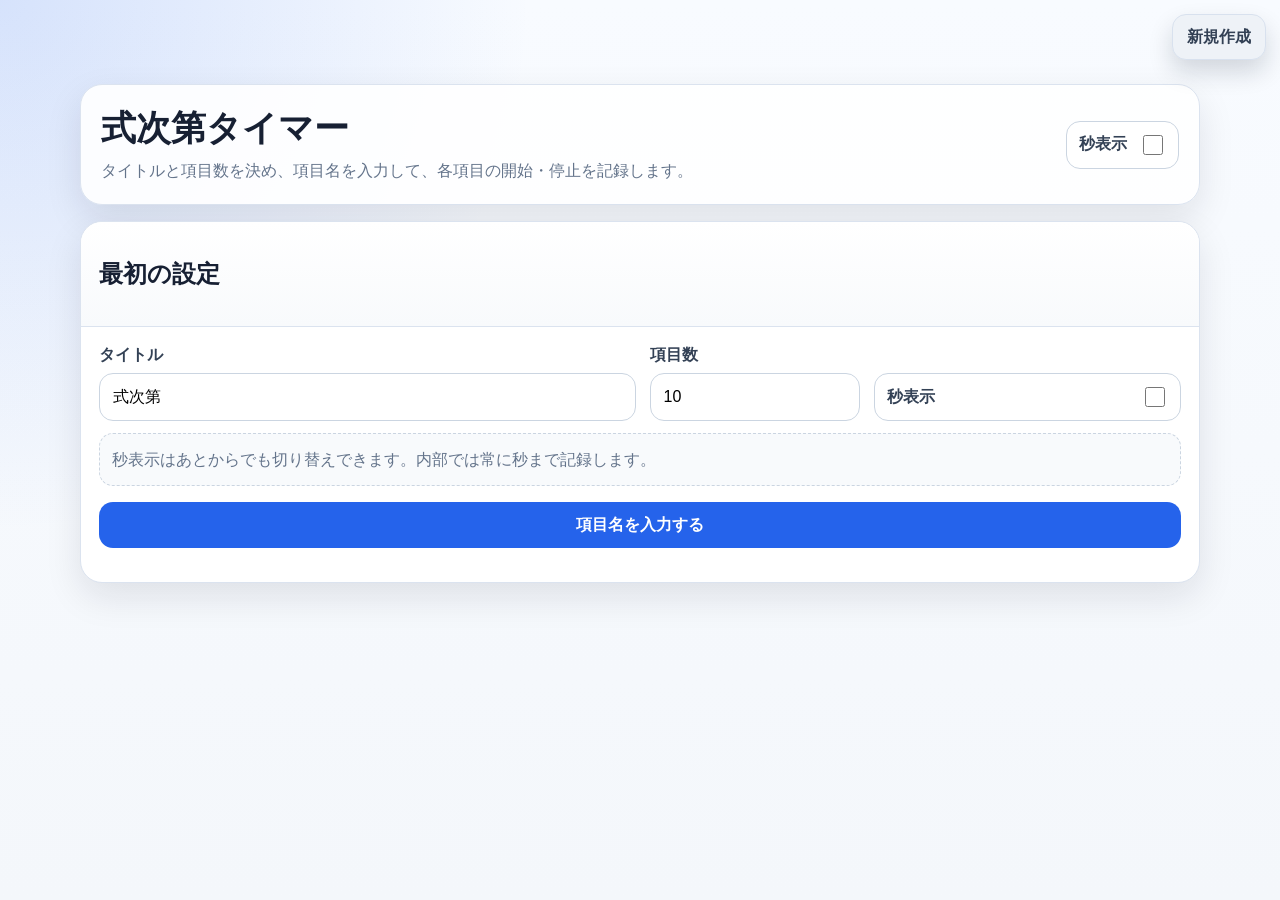
==== shikijidai-timer/index.html @ 353100ce "Add shikijidai timer app" ====
<!doctype html><html lang="ja"><head><meta charset="utf-8"><meta name="viewport" content="width=device-width,initial-scale=1,viewport-fit=cover"><title>式次第タイマー</title><style>
:root{--bg:#f4f7fb;--card:#fff;--soft:#f8fafc;--text:#172033;--muted:#64748b;--line:#dbe3ef;--blue:#2563eb;--green:#16a34a;--red:#dc2626;--orange:#f59e0b;--shadow:0 14px 36px rgba(15,23,42,.1)}*{box-sizing:border-box}html,body{margin:0;width:100%;max-width:100%;overflow-x:hidden}body{min-height:100vh;font-family:-apple-system,BlinkMacSystemFont,"Segoe UI","Hiragino Sans","Yu Gothic",Meiryo,sans-serif;color:var(--text);background:radial-gradient(circle at top left,rgba(37,99,235,.16),transparent 34%),linear-gradient(#f8fbff,var(--bg))}.app{width:min(1120px,calc(100% - 28px));margin:84px auto 40px}.top{display:grid;grid-template-columns:1fr auto;gap:14px;align-items:center;background:rgba(255,255,255,.9);border:1px solid var(--line);border-radius:22px;padding:20px;box-shadow:var(--shadow)}h1{margin:0;font-size:clamp(1.5rem,3vw,2.2rem)}.note{margin:6px 0 0;color:var(--muted);line-height:1.65}.panel{margin-top:16px;background:var(--card);border:1px solid var(--line);border-radius:22px;box-shadow:var(--shadow);overflow:hidden}.hd{display:flex;justify-content:space-between;align-items:center;gap:10px;padding:16px 18px;background:linear-gradient(#fff,#f8fafc);border-bottom:1px solid var(--line)}.bd{padding:18px}.grid{display:grid;grid-template-columns:1.4fr .55fr .8fr;gap:14px;align-items:end}label{display:block;font-weight:800;color:#334155;margin-bottom:7px}input[type=text],input[type=number]{width:100%;min-height:48px;padding:10px 13px;border:1px solid #cbd5e1;border-radius:14px;font:inherit}.toggle{display:flex;align-items:center;justify-content:space-between;gap:12px;min-height:48px;margin:0;padding:9px 12px;border:1px solid #cbd5e1;border-radius:14px;background:#fff;font-weight:800}.toggle input{width:20px;height:20px;accent-color:var(--blue)}.btn{border:0;border-radius:14px;min-height:46px;padding:10px 14px;font:inherit;font-weight:900;cursor:pointer;color:#fff;background:#64748b;display:inline-flex;align-items:center;justify-content:center;gap:8px;text-decoration:none;white-space:nowrap;touch-action:manipulation}.btn:disabled{opacity:.45;cursor:not-allowed}.blue{background:var(--blue)}.green{background:var(--green)}.red{background:var(--red)}.orange{background:var(--orange);color:#111827}.light{background:#eef2f7;color:#334155;border:1px solid #d8e1ee}.full{width:100%}.new{position:fixed;z-index:40;top:14px;right:14px;box-shadow:0 12px 24px rgba(15,23,42,.16)}.screen{display:none}.screen.on{display:block}.help{margin-top:12px;border:1px dashed #cbd5e1;border-radius:14px;padding:12px;background:#f8fafc;color:var(--muted);line-height:1.7}.names{display:grid;grid-template-columns:repeat(auto-fit,minmax(250px,1fr));gap:12px}.namecard{background:var(--soft);border:1px solid var(--line);border-radius:16px;padding:12px}.namehead{font-weight:900;color:var(--muted);margin-bottom:8px}.timerTop{display:grid;grid-template-columns:1.2fr .8fr;gap:16px;margin-top:16px}.now{min-height:210px;border-radius:22px;padding:22px;color:#fff;background:linear-gradient(135deg,#1d4ed8,#2563eb 45%,#0f766e);box-shadow:var(--shadow)}.badge{display:inline-flex;gap:8px;align-items:center;padding:7px 12px;border-radius:999px;background:rgba(255,255,255,.16);font-weight:900}.dot{width:10px;height:10px;border-radius:50%;background:#cbd5e1}.dot.run{background:#86efac;box-shadow:0 0 0 6px rgba(134,239,172,.2)}.event{margin-top:14px;font-weight:950;font-size:clamp(1.2rem,2.5vw,2rem)}.cur{margin-top:8px;font-weight:950;font-size:clamp(1.6rem,4vw,3.2rem);word-break:break-word}.elapsed{margin-top:14px;font-weight:950;font-variant-numeric:tabular-nums;font-size:clamp(2rem,7vw,4.5rem)}.side{background:#fff;border:1px solid var(--line);border-radius:22px;padding:16px;box-shadow:var(--shadow)}.sideBtns{display:grid;gap:10px;margin-top:12px}.small{color:var(--muted);line-height:1.65}.tableWrap{border:1px solid var(--line);border-radius:18px;background:#fff;overflow:hidden}table{width:100%;border-collapse:separate;border-spacing:0;table-layout:auto}th,td{padding:12px 10px;border-bottom:1px solid var(--line);text-align:left;vertical-align:middle}th{background:#f8fafc;color:#334155}.num{width:58px;text-align:center;font-weight:950;color:#475569}.nm{min-width:180px;font-weight:900;word-break:break-word}.tm{width:100px;font-weight:800;font-variant-numeric:tabular-nums;white-space:nowrap}.dur{width:116px;font-weight:950;font-variant-numeric:tabular-nums;white-space:nowrap}.act{min-width:220px;display:flex;gap:8px;flex-wrap:wrap}.rowbtn{min-height:38px;padding:8px 11px;border-radius:12px;font-size:.92rem}tr.run{background:#eff6ff}tr.done{background:#f0fdf4}.cards{display:none}.itemCard{border:1px solid var(--line);border-radius:18px;padding:14px;background:#fff;box-shadow:0 8px 20px rgba(15,23,42,.06);margin-bottom:12px}.itemHead{display:flex;justify-content:space-between;gap:8px;font-weight:950}.kv{display:grid;grid-template-columns:repeat(3,1fr);gap:8px;margin:12px 0}.kv div{background:#f8fafc;border:1px solid var(--line);border-radius:12px;padding:8px}.kv span{display:block;color:var(--muted);font-size:.78rem;font-weight:800}.kv b{font-variant-numeric:tabular-nums}.cardBtns{display:grid;grid-template-columns:repeat(3,1fr);gap:8px}.foot{display:flex;flex-wrap:wrap;justify-content:flex-end;gap:10px;margin-top:14px}.msg{margin-top:10px;color:var(--muted);line-height:1.6}.modal{position:fixed;inset:0;z-index:50;display:none;align-items:center;justify-content:center;padding:18px;background:rgba(15,23,42,.52)}.modal.on{display:flex}.modalCard{width:min(430px,100%);background:#fff;border-radius:22px;padding:20px;box-shadow:0 24px 70px rgba(15,23,42,.28)}.modalCard h2{margin:0 0 10px}.modalCard p{white-space:pre-line;color:#475569;line-height:1.7}.modalBtns{display:grid;grid-template-columns:1fr 1fr;gap:10px;margin-top:14px}@media(max-width:760px){.app{width:100%;margin:72px 0 24px;padding:0 10px}.new{top:8px;left:10px;right:10px;width:calc(100% - 20px)}.top{grid-template-columns:1fr;padding:16px}.grid,.timerTop{grid-template-columns:1fr}.tableWrap{display:none}.cards{display:block}.cardBtns{grid-template-columns:1fr}.kv{grid-template-columns:1fr 1fr}.btn{width:100%;white-space:normal}.foot{display:grid}.hd{align-items:flex-start;flex-direction:column}.panel{border-radius:18px}}@media print{body{background:#fff}.new,.top,.screen:not(#timer),.side,.foot,.modal{display:none!important}.app{width:100%;margin:0}.panel{box-shadow:none;border:0;margin:0}.hd{border:0;padding:0 0 12px}.bd{padding:0}.timerTop{display:none}.tableWrap{display:block;border:0}.cards{display:none}th,td{border:1px solid #94a3b8;padding:7px}th{background:#e2e8f0}.act{display:none}.screen{display:none}.screen.on{display:block}@page{size:A4;margin:12mm}}
</style></head><body><button id="newBtn" class="btn light new">新規作成</button><main class="app"><header class="top"><div><h1>式次第タイマー</h1><p class="note">タイトルと項目数を決め、項目名を入力して、各項目の開始・停止を記録します。</p></div><label class="toggle">秒表示<input id="sec1" type="checkbox"></label></header>
<section id="setup" class="screen on panel"><div class="hd"><h2>最初の設定</h2></div><div class="bd"><div class="grid"><div><label for="title">タイトル</label><input id="title" type="text" value="式次第" placeholder="例：卒業証書授与式"></div><div><label for="count">項目数</label><input id="count" type="number" min="1" max="80" value="10"></div><label class="toggle">秒表示<input id="sec2" type="checkbox"></label></div><p class="help">秒表示はあとからでも切り替えできます。内部では常に秒まで記録します。</p><p><button id="makeBtn" class="btn blue full">項目名を入力する</button></p><div id="msg" class="msg"></div></div></section>
<section id="names" class="screen panel"><div class="hd"><h2>項目名の入力</h2><button id="backSetup" class="btn light">設定に戻る</button></div><div class="bd"><div id="namesArea" class="names"></div><div class="foot"><button id="startBtn" class="btn blue">計測画面へ</button></div></div></section>
<section id="timer" class="screen"><div class="timerTop"><section class="now"><div class="badge"><span id="dot" class="dot"></span><span id="status">待機中</span></div><div id="viewTitle" class="event">式次第</div><div id="curName" class="cur">項目を開始してください</div><div id="curElapsed" class="elapsed">0分</div></section><aside class="side"><label class="toggle">秒表示<input id="sec3" type="checkbox"></label><div class="sideBtns"><button id="nextBtn" class="btn orange">停止して次へ</button><button id="printBtn" class="btn green">印刷ページを開く</button><button id="editBtn" class="btn light">項目名を編集</button></div><p class="small">リセットは項目ごとです。すべて消して最初から作る場合は、上の「新規作成」を使います。</p></aside></div><section class="panel"><div class="hd"><h2 id="tableTitle">式次記録</h2><span class="small" id="saveLabel">自動保存</span></div><div class="bd"><div class="tableWrap"><table><thead><tr><th class="num">No</th><th>項目名</th><th>開始</th><th>終了</th><th>所要時間</th><th class="act">操作</th></tr></thead><tbody id="rows"></tbody></table></div><div id="cards" class="cards"></div><div class="foot"><button id="printBtn2" class="btn green">印刷ページを開く</button></div></div></section></section></main>
<div id="modal" class="modal" aria-hidden="true"><div class="modalCard"><h2 id="mTitle">確認</h2><p id="mText">実行しますか？</p><div class="modalBtns"><button id="mNo" class="btn light">いいえ</button><button id="mOk" class="btn red">OK</button></div></div></div>
<script>
const KEY='shikijidai_timer_final_v2';
const $=id=>document.getElementById(id);let pending=null;
const els={newBtn:$('newBtn'),setup:$('setup'),names:$('names'),timer:$('timer'),title:$('title'),count:$('count'),sec1:$('sec1'),sec2:$('sec2'),sec3:$('sec3'),makeBtn:$('makeBtn'),msg:$('msg'),namesArea:$('namesArea'),backSetup:$('backSetup'),startBtn:$('startBtn'),viewTitle:$('viewTitle'),curName:$('curName'),curElapsed:$('curElapsed'),dot:$('dot'),status:$('status'),nextBtn:$('nextBtn'),printBtn:$('printBtn'),printBtn2:$('printBtn2'),editBtn:$('editBtn'),tableTitle:$('tableTitle'),rows:$('rows'),cards:$('cards'),saveLabel:$('saveLabel'),modal:$('modal'),mTitle:$('mTitle'),mText:$('mText'),mNo:$('mNo'),mOk:$('mOk')};
let state={title:'式次第',showSec:false,items:[]};
const now=()=>Date.now(),pad=n=>String(n).padStart(2,'0'),esc=s=>String(s??'').replace(/[&<>"']/g,c=>({'&':'&amp;','<':'&lt;','>':'&gt;','"':'&quot;',"'":'&#39;'}[c]));
function show(id){['setup','names','timer'].forEach(x=>els[x].classList.toggle('on',x===id));}
function msg(t){els.msg.textContent=t||'';}
function fmtTime(ms){if(!ms)return'-';const d=new Date(ms);return state.showSec?`${pad(d.getHours())}:${pad(d.getMinutes())}:${pad(d.getSeconds())}`:`${pad(d.getHours())}:${pad(d.getMinutes())}`;}
function elapsed(it){return (it.elapsed||0)+(it.running&&it.started?now()-it.started:0)}
function fmtDur(ms){let s=Math.floor(ms/1000),m=Math.floor(s/60),r=s%60;return state.showSec?`${m}分${pad(r)}秒`:`${m}分`;}
function syncSec(v){state.showSec=!!v;els.sec1.checked=els.sec2.checked=els.sec3.checked=state.showSec;renderTimer();save();}
function makeInputs(){const title=els.title.value.trim(),n=Number(els.count.value);if(!title){msg('タイトルを入力してください。');els.title.focus();return}if(!Number.isInteger(n)||n<1||n>80){msg('項目数は1〜80で入力してください。');els.count.focus();return}state.title=title;state.showSec=els.sec2.checked;state.items=Array.from({length:n},(_,i)=>state.items[i]||{id:i+1,name:`項目${i+1}`,first:null,stop:null,started:null,elapsed:0,running:false});state.items=state.items.slice(0,n).map((it,i)=>({...it,id:i+1}));renderNames();show('names');msg('');save();}
function renderNames(){els.namesArea.innerHTML=state.items.map(it=>`<div class="namecard"><div class="namehead">${it.id}. 項目名</div><input data-name="${it.id}" type="text" value="${esc(it.name)}" placeholder="項目名"></div>`).join('');}
function applyNames(){const inputs=[...els.namesArea.querySelectorAll('[data-name]')];for(const input of inputs){if(!input.value.trim()){alert(`${input.dataset.name}番の項目名を入力してください。`);input.focus();return}state.items[Number(input.dataset.name)-1].name=input.value.trim()}renderTimer();show('timer');save();}
function renderTimer(){els.sec1.checked=els.sec2.checked=els.sec3.checked=state.showSec;els.viewTitle.textContent=state.title||'式次第';els.tableTitle.textContent=(state.title||'式次第')+' 記録';els.rows.innerHTML=state.items.map(rowHtml).join('');els.cards.innerHTML=state.items.map(cardHtml).join('');tick();}
function cls(it){return it.running?'run':(it.stop?'done':'')}
function rowHtml(it){return `<tr id="r${it.id}" class="${cls(it)}"><td class="num">${it.id}</td><td class="nm">${esc(it.name)}</td><td class="tm" data-start="${it.id}">${fmtTime(it.first)}</td><td class="tm" data-stop="${it.id}">${it.running?'計測中':fmtTime(it.stop)}</td><td class="dur" data-dur="${it.id}">${fmtDur(elapsed(it))}</td><td class="act"><button class="btn green rowbtn" data-a="start" data-id="${it.id}">開始／再開</button><button class="btn red rowbtn" data-a="stop" data-id="${it.id}">停止</button><button class="btn light rowbtn" data-a="reset" data-id="${it.id}">リセット</button></td></tr>`}
function cardHtml(it){return `<div id="c${it.id}" class="itemCard ${cls(it)}"><div class="itemHead"><span>${it.id}. ${esc(it.name)}</span><span>${it.running?'計測中':it.stop?'完了':'待機'}</span></div><div class="kv"><div><span>開始</span><b data-cstart="${it.id}">${fmtTime(it.first)}</b></div><div><span>終了</span><b data-cstop="${it.id}">${it.running?'計測中':fmtTime(it.stop)}</b></div><div><span>所要</span><b data-cdur="${it.id}">${fmtDur(elapsed(it))}</b></div></div><div class="cardBtns"><button class="btn green rowbtn" data-a="start" data-id="${it.id}">開始／再開</button><button class="btn red rowbtn" data-a="stop" data-id="${it.id}">停止</button><button class="btn light rowbtn" data-a="reset" data-id="${it.id}">リセット</button></div></div>`}
function updateItem(it){['start','stop','dur'].forEach(k=>{document.querySelectorAll(`[data-${k}="${it.id}"], [data-c${k}="${it.id}"]`).forEach(e=>{e.textContent=k==='start'?fmtTime(it.first):k==='stop'?(it.running?'計測中':fmtTime(it.stop)):fmtDur(elapsed(it))})});const r=$('r'+it.id),c=$('c'+it.id);if(r)r.className=cls(it);if(c)c.className='itemCard '+cls(it)}
function tick(){const run=state.items.find(i=>i.running);if(run)updateItem(run);if(run){els.dot.classList.add('run');els.status.textContent='計測中';els.curName.textContent=run.name;els.curElapsed.textContent=fmtDur(elapsed(run));let idx=state.items.findIndex(i=>i.id===run.id);els.nextBtn.disabled=idx<0||idx>=state.items.length-1}else{els.dot.classList.remove('run');els.status.textContent='待機中';let last=[...state.items].reverse().find(i=>i.stop);els.curName.textContent=last?'直前：'+last.name:'項目を開始してください';els.curElapsed.textContent=last?fmtDur(elapsed(last)):fmtDur(0);els.nextBtn.disabled=true}}
function startItem(id){const it=state.items.find(i=>i.id===id),run=state.items.find(i=>i.running);if(!it)return;if(run&&run.id!==id){alert(`${run.id}番「${run.name}」が計測中です。先に停止してください。`);return}if(it.running)return;const t=now();if(!it.first)it.first=t;it.started=t;it.running=true;it.stop=null;updateItem(it);tick();save();}
function stopItem(id){const it=state.items.find(i=>i.id===id);if(!it)return;if(!it.running){alert('先に開始してください。');return}it.elapsed=elapsed(it);it.running=false;it.started=null;it.stop=now();updateItem(it);tick();save();}
function askReset(id){const it=state.items.find(i=>i.id===id);if(!it)return;confirmBox(`本当にリセットしますか？\n\n${it.id}番「${it.name}」の開始・終了・所要時間を削除します。`,()=>{Object.assign(it,{first:null,stop:null,started:null,elapsed:0,running:false});updateItem(it);tick();save()},'本当にリセットしますか？','OK','いいえ')}
function stopNext(){const run=state.items.find(i=>i.running);if(!run)return;const idx=state.items.findIndex(i=>i.id===run.id);stopItem(run.id);if(idx>=0&&idx<state.items.length-1)startItem(state.items[idx+1].id)}
function printPage(){tick();let total=state.items.reduce((s,i)=>s+elapsed(i),0);let rows=state.items.map(i=>`<tr><td>${i.id}</td><td>${esc(i.name)}</td><td>${fmtTime(i.first)}</td><td>${i.running?'計測中':fmtTime(i.stop)}</td><td>${fmtDur(elapsed(i))}</td></tr>`).join('');let html=`<!doctype html><html lang="ja"><head><meta charset="utf-8"><title>${esc(state.title)} 印刷</title><style>body{font-family:-apple-system,BlinkMacSystemFont,"Segoe UI","Hiragino Sans","Yu Gothic",Meiryo,sans-serif;margin:24px;color:#111827}button{background:#2563eb;color:#fff;border:0;border-radius:10px;padding:10px 14px;font-weight:800}h1{margin:0 0 8px;font-size:24pt}.meta{color:#475569;margin-bottom:16px;line-height:1.6}table{width:100%;border-collapse:collapse;table-layout:fixed}th,td{border:1px solid #94a3b8;padding:8px;word-break:break-word}th{background:#e2e8f0}.bar{text-align:right;margin-bottom:16px}.sum{margin-top:12px;font-weight:800}@media print{.bar{display:none}body{margin:0}@page{size:A4;margin:12mm}}</style></head><body><div class="bar"><button onclick="window.print()">印刷／PDF保存</button></div><h1>${esc(state.title||'式次第')}</h1><div class="meta">表示形式：${state.showSec?'秒まで表示':'分まで表示'}</div><table><thead><tr><th>No</th><th>項目名</th><th>開始</th><th>終了</th><th>所要時間</th></tr></thead><tbody>${rows}</tbody></table><div class="sum">合計所要時間：${fmtDur(total)}</div></body></html>`;let w=window.open('','_blank');if(!w){alert('印刷ページを開けませんでした。ポップアップを許可してください。');return}w.document.open();w.document.write(html);w.document.close();}
function newCreate(){confirmBox('新規作成を行います。\n\n現在のタイトル・項目名・計測結果はすべて削除されます。\n\n最初の設定画面に戻ります。よろしいですか？',()=>{state={title:'式次第',showSec:false,items:[]};localStorage.removeItem(KEY);els.title.value='式次第';els.count.value=10;els.namesArea.innerHTML='';els.rows.innerHTML='';els.cards.innerHTML='';syncSec(false);show('setup');msg('')},'新規作成しますか？','新規作成','いいえ')}
function confirmBox(text,ok,title='確認',okText='OK',noText='いいえ'){pending=ok;els.mTitle.textContent=title;els.mText.textContent=text;els.mOk.textContent=okText;els.mNo.textContent=noText;els.modal.classList.add('on');els.modal.setAttribute('aria-hidden','false');setTimeout(()=>els.mNo.focus(),0)}
function closeModal(){pending=null;els.modal.classList.remove('on');els.modal.setAttribute('aria-hidden','true')}
function save(){try{localStorage.setItem(KEY,JSON.stringify(state));els.saveLabel.textContent='自動保存済み'}catch(e){els.saveLabel.textContent='自動保存できませんでした'}}
function load(){try{let raw=localStorage.getItem(KEY);if(!raw)return false;let s=JSON.parse(raw);if(!s||!Array.isArray(s.items)||!s.items.length)return false;state=s;state.items=state.items.map((i,idx)=>({...i,id:idx+1,running:i.running,started:i.running?now():i.started||null}));els.title.value=state.title||'式次第';els.count.value=state.items.length;renderTimer();show('timer');return true}catch(e){return false}}
els.makeBtn.onclick=makeInputs;els.backSetup.onclick=()=>show('setup');els.startBtn.onclick=applyNames;els.sec1.onchange=e=>syncSec(e.target.checked);els.sec2.onchange=e=>syncSec(e.target.checked);els.sec3.onchange=e=>syncSec(e.target.checked);els.nextBtn.onclick=stopNext;els.printBtn.onclick=printPage;els.printBtn2.onclick=printPage;els.editBtn.onclick=()=>{renderNames();show('names')};els.newBtn.onclick=newCreate;els.rows.onclick=els.cards.onclick=e=>{let b=e.target.closest('button[data-a]');if(!b)return;let id=Number(b.dataset.id);if(b.dataset.a==='start')startItem(id);if(b.dataset.a==='stop')stopItem(id);if(b.dataset.a==='reset')askReset(id)};els.mNo.onclick=closeModal;els.mOk.onclick=()=>{let f=pending;closeModal();if(f)f()};els.modal.onclick=e=>{if(e.target===els.modal)closeModal()};document.addEventListener('keydown',e=>{if(e.key==='Escape'&&els.modal.classList.contains('on'))closeModal();if((e.ctrlKey||e.metaKey)&&e.key.toLowerCase()==='p'){e.preventDefault();printPage()}});setInterval(tick,500);window.addEventListener('beforeunload',save);if(!load()){show('setup')}
</script></body></html>
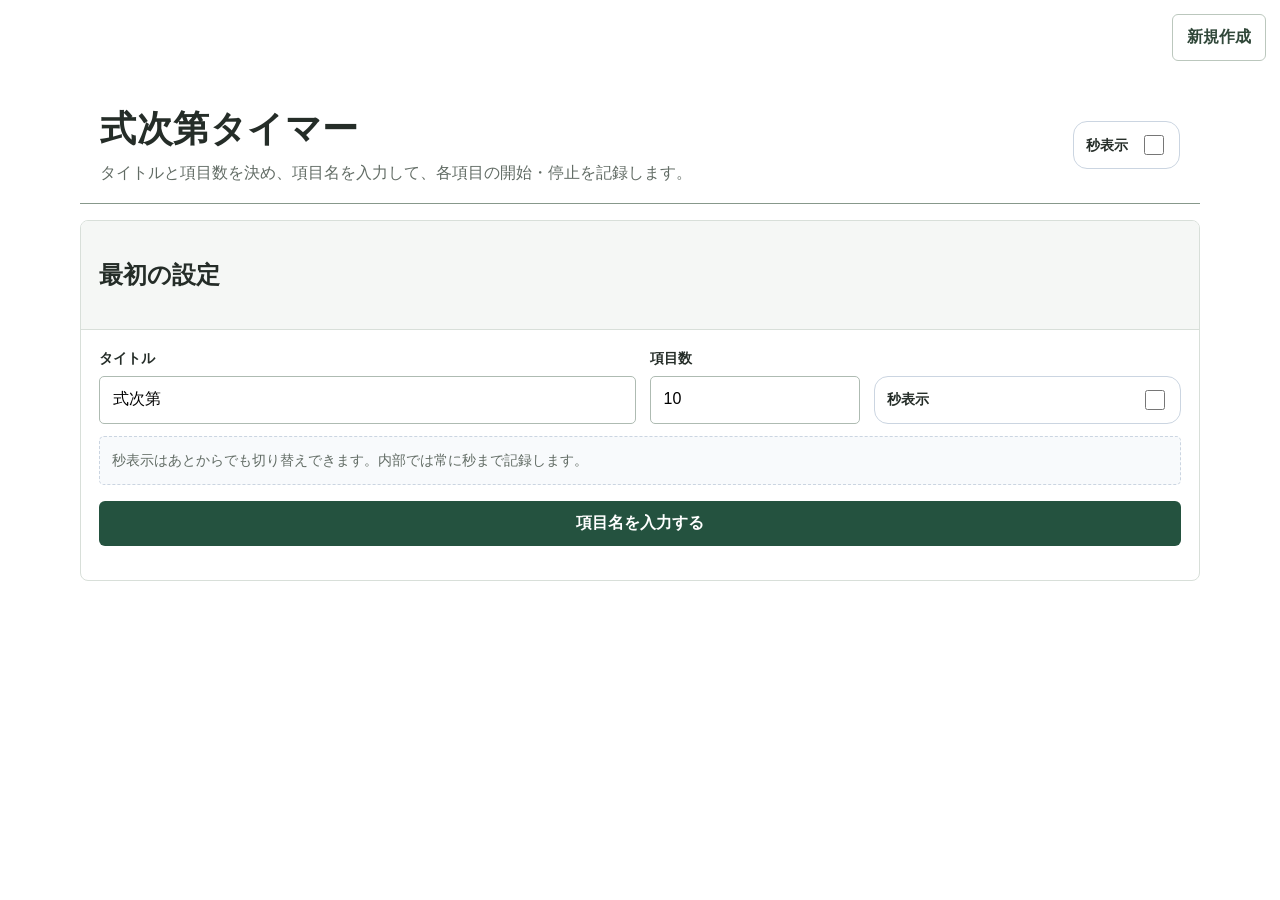
==== commit 10efc465: "学校アプリ10個の画面を刷新し、操作表示と時間割の全消去確認を改善" ====
--- a/shikijidai-timer/index.html
+++ b/shikijidai-timer/index.html
@@ -1,6 +1,7 @@
 <!doctype html><html lang="ja"><head><meta charset="utf-8"><meta name="viewport" content="width=device-width,initial-scale=1,viewport-fit=cover"><title>式次第タイマー</title><style>
 :root{--bg:#f4f7fb;--card:#fff;--soft:#f8fafc;--text:#172033;--muted:#64748b;--line:#dbe3ef;--blue:#2563eb;--green:#16a34a;--red:#dc2626;--orange:#f59e0b;--shadow:0 14px 36px rgba(15,23,42,.1)}*{box-sizing:border-box}html,body{margin:0;width:100%;max-width:100%;overflow-x:hidden}body{min-height:100vh;font-family:-apple-system,BlinkMacSystemFont,"Segoe UI","Hiragino Sans","Yu Gothic",Meiryo,sans-serif;color:var(--text);background:radial-gradient(circle at top left,rgba(37,99,235,.16),transparent 34%),linear-gradient(#f8fbff,var(--bg))}.app{width:min(1120px,calc(100% - 28px));margin:84px auto 40px}.top{display:grid;grid-template-columns:1fr auto;gap:14px;align-items:center;background:rgba(255,255,255,.9);border:1px solid var(--line);border-radius:22px;padding:20px;box-shadow:var(--shadow)}h1{margin:0;font-size:clamp(1.5rem,3vw,2.2rem)}.note{margin:6px 0 0;color:var(--muted);line-height:1.65}.panel{margin-top:16px;background:var(--card);border:1px solid var(--line);border-radius:22px;box-shadow:var(--shadow);overflow:hidden}.hd{display:flex;justify-content:space-between;align-items:center;gap:10px;padding:16px 18px;background:linear-gradient(#fff,#f8fafc);border-bottom:1px solid var(--line)}.bd{padding:18px}.grid{display:grid;grid-template-columns:1.4fr .55fr .8fr;gap:14px;align-items:end}label{display:block;font-weight:800;color:#334155;margin-bottom:7px}input[type=text],input[type=number]{width:100%;min-height:48px;padding:10px 13px;border:1px solid #cbd5e1;border-radius:14px;font:inherit}.toggle{display:flex;align-items:center;justify-content:space-between;gap:12px;min-height:48px;margin:0;padding:9px 12px;border:1px solid #cbd5e1;border-radius:14px;background:#fff;font-weight:800}.toggle input{width:20px;height:20px;accent-color:var(--blue)}.btn{border:0;border-radius:14px;min-height:46px;padding:10px 14px;font:inherit;font-weight:900;cursor:pointer;color:#fff;background:#64748b;display:inline-flex;align-items:center;justify-content:center;gap:8px;text-decoration:none;white-space:nowrap;touch-action:manipulation}.btn:disabled{opacity:.45;cursor:not-allowed}.blue{background:var(--blue)}.green{background:var(--green)}.red{background:var(--red)}.orange{background:var(--orange);color:#111827}.light{background:#eef2f7;color:#334155;border:1px solid #d8e1ee}.full{width:100%}.new{position:fixed;z-index:40;top:14px;right:14px;box-shadow:0 12px 24px rgba(15,23,42,.16)}.screen{display:none}.screen.on{display:block}.help{margin-top:12px;border:1px dashed #cbd5e1;border-radius:14px;padding:12px;background:#f8fafc;color:var(--muted);line-height:1.7}.names{display:grid;grid-template-columns:repeat(auto-fit,minmax(250px,1fr));gap:12px}.namecard{background:var(--soft);border:1px solid var(--line);border-radius:16px;padding:12px}.namehead{font-weight:900;color:var(--muted);margin-bottom:8px}.timerTop{display:grid;grid-template-columns:1.2fr .8fr;gap:16px;margin-top:16px}.now{min-height:210px;border-radius:22px;padding:22px;color:#fff;background:linear-gradient(135deg,#1d4ed8,#2563eb 45%,#0f766e);box-shadow:var(--shadow)}.badge{display:inline-flex;gap:8px;align-items:center;padding:7px 12px;border-radius:999px;background:rgba(255,255,255,.16);font-weight:900}.dot{width:10px;height:10px;border-radius:50%;background:#cbd5e1}.dot.run{background:#86efac;box-shadow:0 0 0 6px rgba(134,239,172,.2)}.event{margin-top:14px;font-weight:950;font-size:clamp(1.2rem,2.5vw,2rem)}.cur{margin-top:8px;font-weight:950;font-size:clamp(1.6rem,4vw,3.2rem);word-break:break-word}.elapsed{margin-top:14px;font-weight:950;font-variant-numeric:tabular-nums;font-size:clamp(2rem,7vw,4.5rem)}.side{background:#fff;border:1px solid var(--line);border-radius:22px;padding:16px;box-shadow:var(--shadow)}.sideBtns{display:grid;gap:10px;margin-top:12px}.small{color:var(--muted);line-height:1.65}.tableWrap{border:1px solid var(--line);border-radius:18px;background:#fff;overflow:hidden}table{width:100%;border-collapse:separate;border-spacing:0;table-layout:auto}th,td{padding:12px 10px;border-bottom:1px solid var(--line);text-align:left;vertical-align:middle}th{background:#f8fafc;color:#334155}.num{width:58px;text-align:center;font-weight:950;color:#475569}.nm{min-width:180px;font-weight:900;word-break:break-word}.tm{width:100px;font-weight:800;font-variant-numeric:tabular-nums;white-space:nowrap}.dur{width:116px;font-weight:950;font-variant-numeric:tabular-nums;white-space:nowrap}.act{min-width:220px;display:flex;gap:8px;flex-wrap:wrap}.rowbtn{min-height:38px;padding:8px 11px;border-radius:12px;font-size:.92rem}tr.run{background:#eff6ff}tr.done{background:#f0fdf4}.cards{display:none}.itemCard{border:1px solid var(--line);border-radius:18px;padding:14px;background:#fff;box-shadow:0 8px 20px rgba(15,23,42,.06);margin-bottom:12px}.itemHead{display:flex;justify-content:space-between;gap:8px;font-weight:950}.kv{display:grid;grid-template-columns:repeat(3,1fr);gap:8px;margin:12px 0}.kv div{background:#f8fafc;border:1px solid var(--line);border-radius:12px;padding:8px}.kv span{display:block;color:var(--muted);font-size:.78rem;font-weight:800}.kv b{font-variant-numeric:tabular-nums}.cardBtns{display:grid;grid-template-columns:repeat(3,1fr);gap:8px}.foot{display:flex;flex-wrap:wrap;justify-content:flex-end;gap:10px;margin-top:14px}.msg{margin-top:10px;color:var(--muted);line-height:1.6}.modal{position:fixed;inset:0;z-index:50;display:none;align-items:center;justify-content:center;padding:18px;background:rgba(15,23,42,.52)}.modal.on{display:flex}.modalCard{width:min(430px,100%);background:#fff;border-radius:22px;padding:20px;box-shadow:0 24px 70px rgba(15,23,42,.28)}.modalCard h2{margin:0 0 10px}.modalCard p{white-space:pre-line;color:#475569;line-height:1.7}.modalBtns{display:grid;grid-template-columns:1fr 1fr;gap:10px;margin-top:14px}@media(max-width:760px){.app{width:100%;margin:72px 0 24px;padding:0 10px}.new{top:8px;left:10px;right:10px;width:calc(100% - 20px)}.top{grid-template-columns:1fr;padding:16px}.grid,.timerTop{grid-template-columns:1fr}.tableWrap{display:none}.cards{display:block}.cardBtns{grid-template-columns:1fr}.kv{grid-template-columns:1fr 1fr}.btn{width:100%;white-space:normal}.foot{display:grid}.hd{align-items:flex-start;flex-direction:column}.panel{border-radius:18px}}@media print{body{background:#fff}.new,.top,.screen:not(#timer),.side,.foot,.modal{display:none!important}.app{width:100%;margin:0}.panel{box-shadow:none;border:0;margin:0}.hd{border:0;padding:0 0 12px}.bd{padding:0}.timerTop{display:none}.tableWrap{display:block;border:0}.cards{display:none}th,td{border:1px solid #94a3b8;padding:7px}th{background:#e2e8f0}.act{display:none}.screen{display:none}.screen.on{display:block}@page{size:A4;margin:12mm}}
-</style></head><body><button id="newBtn" class="btn light new">新規作成</button><main class="app"><header class="top"><div><h1>式次第タイマー</h1><p class="note">タイトルと項目数を決め、項目名を入力して、各項目の開始・停止を記録します。</p></div><label class="toggle">秒表示<input id="sec1" type="checkbox"></label></header>
+</style><link rel="stylesheet" href="../classroom.css?v=20260905">
+</head><body data-tool="ceremony"><button id="newBtn" class="btn light new">新規作成</button><main class="app"><header class="top"><div><h1>式次第タイマー</h1><p class="note">タイトルと項目数を決め、項目名を入力して、各項目の開始・停止を記録します。</p></div><label class="toggle">秒表示<input id="sec1" type="checkbox"></label></header>
 <section id="setup" class="screen on panel"><div class="hd"><h2>最初の設定</h2></div><div class="bd"><div class="grid"><div><label for="title">タイトル</label><input id="title" type="text" value="式次第" placeholder="例：卒業証書授与式"></div><div><label for="count">項目数</label><input id="count" type="number" min="1" max="80" value="10"></div><label class="toggle">秒表示<input id="sec2" type="checkbox"></label></div><p class="help">秒表示はあとからでも切り替えできます。内部では常に秒まで記録します。</p><p><button id="makeBtn" class="btn blue full">項目名を入力する</button></p><div id="msg" class="msg"></div></div></section>
 <section id="names" class="screen panel"><div class="hd"><h2>項目名の入力</h2><button id="backSetup" class="btn light">設定に戻る</button></div><div class="bd"><div id="namesArea" class="names"></div><div class="foot"><button id="startBtn" class="btn blue">計測画面へ</button></div></div></section>
 <section id="timer" class="screen"><div class="timerTop"><section class="now"><div class="badge"><span id="dot" class="dot"></span><span id="status">待機中</span></div><div id="viewTitle" class="event">式次第</div><div id="curName" class="cur">項目を開始してください</div><div id="curElapsed" class="elapsed">0分</div></section><aside class="side"><label class="toggle">秒表示<input id="sec3" type="checkbox"></label><div class="sideBtns"><button id="nextBtn" class="btn orange">停止して次へ</button><button id="printBtn" class="btn green">印刷ページを開く</button><button id="editBtn" class="btn light">項目名を編集</button></div><p class="small">リセットは項目ごとです。すべて消して最初から作る場合は、上の「新規作成」を使います。</p></aside></div><section class="panel"><div class="hd"><h2 id="tableTitle">式次記録</h2><span class="small" id="saveLabel">自動保存</span></div><div class="bd"><div class="tableWrap"><table><thead><tr><th class="num">No</th><th>項目名</th><th>開始</th><th>終了</th><th>所要時間</th><th class="act">操作</th></tr></thead><tbody id="rows"></tbody></table></div><div id="cards" class="cards"></div><div class="foot"><button id="printBtn2" class="btn green">印刷ページを開く</button></div></div></section></section></main>
@@ -30,7 +31,7 @@
 function stopItem(id){const it=state.items.find(i=>i.id===id);if(!it)return;if(!it.running){alert('先に開始してください。');return}it.elapsed=elapsed(it);it.running=false;it.started=null;it.stop=now();updateItem(it);tick();save();}
 function askReset(id){const it=state.items.find(i=>i.id===id);if(!it)return;confirmBox(`本当にリセットしますか？\n\n${it.id}番「${it.name}」の開始・終了・所要時間を削除します。`,()=>{Object.assign(it,{first:null,stop:null,started:null,elapsed:0,running:false});updateItem(it);tick();save()},'本当にリセットしますか？','OK','いいえ')}
 function stopNext(){const run=state.items.find(i=>i.running);if(!run)return;const idx=state.items.findIndex(i=>i.id===run.id);stopItem(run.id);if(idx>=0&&idx<state.items.length-1)startItem(state.items[idx+1].id)}
-function printPage(){tick();let total=state.items.reduce((s,i)=>s+elapsed(i),0);let rows=state.items.map(i=>`<tr><td>${i.id}</td><td>${esc(i.name)}</td><td>${fmtTime(i.first)}</td><td>${i.running?'計測中':fmtTime(i.stop)}</td><td>${fmtDur(elapsed(i))}</td></tr>`).join('');let html=`<!doctype html><html lang="ja"><head><meta charset="utf-8"><title>${esc(state.title)} 印刷</title><style>body{font-family:-apple-system,BlinkMacSystemFont,"Segoe UI","Hiragino Sans","Yu Gothic",Meiryo,sans-serif;margin:24px;color:#111827}button{background:#2563eb;color:#fff;border:0;border-radius:10px;padding:10px 14px;font-weight:800}h1{margin:0 0 8px;font-size:24pt}.meta{color:#475569;margin-bottom:16px;line-height:1.6}table{width:100%;border-collapse:collapse;table-layout:fixed}th,td{border:1px solid #94a3b8;padding:8px;word-break:break-word}th{background:#e2e8f0}.bar{text-align:right;margin-bottom:16px}.sum{margin-top:12px;font-weight:800}@media print{.bar{display:none}body{margin:0}@page{size:A4;margin:12mm}}</style></head><body><div class="bar"><button onclick="window.print()">印刷／PDF保存</button></div><h1>${esc(state.title||'式次第')}</h1><div class="meta">表示形式：${state.showSec?'秒まで表示':'分まで表示'}</div><table><thead><tr><th>No</th><th>項目名</th><th>開始</th><th>終了</th><th>所要時間</th></tr></thead><tbody>${rows}</tbody></table><div class="sum">合計所要時間：${fmtDur(total)}</div></body></html>`;let w=window.open('','_blank');if(!w){alert('印刷ページを開けませんでした。ポップアップを許可してください。');return}w.document.open();w.document.write(html);w.document.close();}
+function printPage(){tick();let total=state.items.reduce((s,i)=>s+elapsed(i),0);let rows=state.items.map(i=>`<tr><td>${i.id}</td><td>${esc(i.name)}</td><td>${fmtTime(i.first)}</td><td>${i.running?'計測中':fmtTime(i.stop)}</td><td>${fmtDur(elapsed(i))}</td></tr>`).join('');let html=`<!doctype html><html lang="ja"><head><meta charset="utf-8"><title>${esc(state.title)} 印刷</title><style>body{font-family:-apple-system,BlinkMacSystemFont,"Segoe UI","Hiragino Sans","Yu Gothic",Meiryo,sans-serif;margin:24px;color:#111827}button{background:#2563eb;color:#fff;border:0;border-radius:10px;padding:10px 14px;font-weight:800;cursor:pointer}.back{background:#64748b;margin-right:8px}h1{margin:0 0 8px;font-size:24pt}.meta{color:#475569;margin-bottom:16px;line-height:1.6}table{width:100%;border-collapse:collapse;table-layout:fixed}th,td{border:1px solid #94a3b8;padding:8px;word-break:break-word}th{background:#e2e8f0}.bar{text-align:right;margin-bottom:16px}.sum{margin-top:12px;font-weight:800}@media print{.bar{display:none}body{margin:0}@page{size:A4;margin:12mm}}</style></head><body><div class="bar"><button class="back" onclick="if(window.opener&&!window.opener.closed){window.close()}else{history.back()}">元のページに戻る</button><button onclick="window.print()">印刷／PDF保存</button></div><h1>${esc(state.title||'式次第')}</h1><div class="meta">表示形式：${state.showSec?'秒まで表示':'分まで表示'}</div><table><thead><tr><th>No</th><th>項目名</th><th>開始</th><th>終了</th><th>所要時間</th></tr></thead><tbody>${rows}</tbody></table><div class="sum">合計所要時間：${fmtDur(total)}</div></body></html>`;let w=window.open('','_blank');if(!w){alert('印刷ページを開けませんでした。ポップアップを許可してください。');return}w.document.open();w.document.write(html);w.document.close();}
 function newCreate(){confirmBox('新規作成を行います。\n\n現在のタイトル・項目名・計測結果はすべて削除されます。\n\n最初の設定画面に戻ります。よろしいですか？',()=>{state={title:'式次第',showSec:false,items:[]};localStorage.removeItem(KEY);els.title.value='式次第';els.count.value=10;els.namesArea.innerHTML='';els.rows.innerHTML='';els.cards.innerHTML='';syncSec(false);show('setup');msg('')},'新規作成しますか？','新規作成','いいえ')}
 function confirmBox(text,ok,title='確認',okText='OK',noText='いいえ'){pending=ok;els.mTitle.textContent=title;els.mText.textContent=text;els.mOk.textContent=okText;els.mNo.textContent=noText;els.modal.classList.add('on');els.modal.setAttribute('aria-hidden','false');setTimeout(()=>els.mNo.focus(),0)}
 function closeModal(){pending=null;els.modal.classList.remove('on');els.modal.setAttribute('aria-hidden','true')}
@@ -38,3 +39,4 @@
 function load(){try{let raw=localStorage.getItem(KEY);if(!raw)return false;let s=JSON.parse(raw);if(!s||!Array.isArray(s.items)||!s.items.length)return false;state=s;state.items=state.items.map((i,idx)=>({...i,id:idx+1,running:i.running,started:i.running?now():i.started||null}));els.title.value=state.title||'式次第';els.count.value=state.items.length;renderTimer();show('timer');return true}catch(e){return false}}
 els.makeBtn.onclick=makeInputs;els.backSetup.onclick=()=>show('setup');els.startBtn.onclick=applyNames;els.sec1.onchange=e=>syncSec(e.target.checked);els.sec2.onchange=e=>syncSec(e.target.checked);els.sec3.onchange=e=>syncSec(e.target.checked);els.nextBtn.onclick=stopNext;els.printBtn.onclick=printPage;els.printBtn2.onclick=printPage;els.editBtn.onclick=()=>{renderNames();show('names')};els.newBtn.onclick=newCreate;els.rows.onclick=els.cards.onclick=e=>{let b=e.target.closest('button[data-a]');if(!b)return;let id=Number(b.dataset.id);if(b.dataset.a==='start')startItem(id);if(b.dataset.a==='stop')stopItem(id);if(b.dataset.a==='reset')askReset(id)};els.mNo.onclick=closeModal;els.mOk.onclick=()=>{let f=pending;closeModal();if(f)f()};els.modal.onclick=e=>{if(e.target===els.modal)closeModal()};document.addEventListener('keydown',e=>{if(e.key==='Escape'&&els.modal.classList.contains('on'))closeModal();if((e.ctrlKey||e.metaKey)&&e.key.toLowerCase()==='p'){e.preventDefault();printPage()}});setInterval(tick,500);window.addEventListener('beforeunload',save);if(!load()){show('setup')}
 </script></body></html>
+
--- a/classroom.css
+++ b/classroom.css
@@ -0,0 +1,160 @@
+/* Shared classroom interface. Functional canvases and saved data stay app-owned. */
+:root {
+  --ink:#252d28; --text:#252d28; --muted:#626c65; --line:#d8dfd9;
+  --bg:#fff; --bg1:#fff; --bg2:#fff; --bg-1:#fff; --bg-2:#fff;
+  --panel:#fff; --card:#fff; --paper:#fff; --soft:#f0f5f1; --pale:#f0f5f1;
+  --blue:#24523f; --blue-dark:#173d2c; --accent:#24523f; --accent2:#24523f;
+  --green:#24734e; --green-soft:#edf6ee; --orange:#ad5026; --orange-dark:#874020;
+  --red:#b33d38; --danger:#b33d38; --radius:8px; --shadow:none;
+}
+body[data-tool] { background:#fff; color:var(--ink); font-family:"Hiragino Sans","Yu Gothic",Meiryo,sans-serif; font-size:16px; line-height:1.55; }
+body[data-tool]::before,body[data-tool]::after,body[data-tool] .app::before,body[data-tool] .app::after,body[data-tool] .hero::before,body[data-tool] .hero::after { display:none; }
+body[data-tool] h1 { background:none; color:var(--ink); -webkit-text-fill-color:var(--ink); text-shadow:none; font-size:clamp(1.5rem,3.2vw,2.25rem); font-weight:800; line-height:1.4; letter-spacing:.015em; overflow-wrap:anywhere; }
+body[data-tool] :is(h2,h3,.section-title,.panel-title) { color:var(--ink); line-height:1.5; text-shadow:none; }
+body[data-tool] :is(.hero,.topbar) { background:none; box-shadow:none; border:0; border-radius:0; }
+body[data-tool] :is(.logo,.brand-mark,.eyebrow,.hero-chips) { display:none; }
+body[data-tool] :is(.brand,.topbar,.hero,.result-head,.toolbar) { min-width:0; }
+body[data-tool] :is(.panel,.card,.control-card,.roulette-card,#editPage,.side,.namecard,.itemCard,.tableWrap,.question-card,.group-card,.round,.metric,.seat,.title-card,.timer-card) { background:#fff; border:1px solid var(--line); border-radius:8px; box-shadow:none; backdrop-filter:none; }
+body[data-tool] :is(.hero,.topbar,.top) { border-bottom:1px solid #87988b; padding-bottom:1rem; }
+body[data-tool] :is(.summary,.status-pill,.pill,.count) { color:var(--muted); background:#f0f5f1; border:0; border-radius:4px; box-shadow:none; backdrop-filter:none; white-space:normal; }
+body[data-tool] :is(.subtitle,.lead,.hint,.help,.small) { color:var(--muted); font-size:.875rem; font-weight:500; line-height:1.7; }
+body[data-tool] label { font-size:.875rem; line-height:1.5; color:var(--ink); }
+body[data-tool] button:not(.magnet):not(.back-chip) { min-height:44px; border-radius:6px; box-shadow:none; text-shadow:none; font-weight:700; touch-action:manipulation; }
+body[data-tool] button:hover:not(.magnet):not(.back-chip) { transform:none; box-shadow:none; }
+body[data-tool] button:active:not(.magnet):not(.back-chip) { transform:translateY(1px); }
+body[data-tool] :is(input,select,textarea) { border-radius:5px; border-color:#aebbb2; accent-color:#24523f; }
+body[data-tool] :is(input,select,textarea):focus { box-shadow:none; }
+body[data-tool] :is(button,a,input,select,textarea,summary):focus-visible { outline:3px solid #24523f; outline-offset:3px; }
+body[data-tool] :is(.main-btn,.btn-main,.btn-primary,.action.primary,.control.start,.btn.blue,.btn.green,.small-btn,.action.apply) { background:#24523f; color:#fff; border-color:#24523f; min-height:52px; }
+body[data-tool] :is(.sub-btn,.btn-sub,.btn-secondary,.btn-white,.secondary,.key,.quick-btn,.nudge,.preset,.btn.light,.light) { background:#fff; color:#31483a; border:1px solid #bbc7bd; }
+body[data-tool] :is(.btn-stop,.btn.red,.delete-button) { background:#b33d38; color:#fff; }
+body[data-tool] :is(.btn.orange,.control.start.running) { background:#925026; color:#fff; }
+body[data-tool] :is(.number-input.active,.preset.selected,.q-row.active) { border-color:#24523f; background:#eef5ef; box-shadow:none; }
+body[data-tool] :is(.number-input,.number,.time-input) { font-variant-numeric:tabular-nums; }
+body[data-tool] :is(.input,.textarea,.name-input) { font-size:1rem; }
+body[data-tool] :is(.result-head,.play-head,.play-foot,.group-head,.round-head,.panel-head,.hd) { background:#f5f7f5; border-color:var(--line); }
+body[data-tool] :is(.toolbar,.result-head) { flex-wrap:wrap; }
+body[data-tool] .toolbar .icon-btn { width:auto; min-width:44px; height:auto; padding:.5rem .8rem; font-size:.875rem; }
+body[data-tool] :is(.stat .cap,.hint,.member,.count) { text-shadow:none; }
+body[data-tool] :is(.stat .cap,.group-card .count) { font-size:.875rem; }
+body[data-tool] :is(.group-card,.round,.metric,.q-row,.option-row,.members .member,.notice,.front,.seat,.seat-num,.toast,.badge,.pill) { border-radius:5px; }
+body[data-tool] :is(.progress,.progress-shell) { background:#e4eae5; box-shadow:none; border:0; border-radius:3px; }
+body[data-tool] :is(.progress-bar,.bar) { background:#24523f; border-radius:3px; }
+body[data-tool] :is(.toast,.modalCard) { background:#fff; color:var(--ink); border:1px solid #b8c8bd; border-radius:8px; box-shadow:0 8px 30px #1f392922; }
+body[data-tool] .empty-mark { background:transparent; color:#24523f; border-radius:0; box-shadow:none; }
+body[data-tool] .status-dot { background:#24523f; box-shadow:none; }
+
+/* Timetable: retain subject colours and the single vertical presentation. */
+body[data-tool="timetable"] .panel { border-color:var(--line); }
+body[data-tool="timetable"] .subject { background:var(--c2); border:0; border-radius:6px; filter:none; }
+body[data-tool="timetable"] .subject::before,body[data-tool="timetable"] .slot::after,body[data-tool="timetable"] .card::after { display:none; }
+body[data-tool="timetable"] .subject-icon,body[data-tool="timetable"] .card-icon { display:none; }
+body[data-tool="timetable"] .slot { border-radius:4px; background:#f7f9f7; }
+body[data-tool="timetable"] .slot.filled { transform:none; background:#f0f5f1; border-color:#a8bcae; color:#24523f; box-shadow:none; }
+body[data-tool="timetable"] :is(.board,.custom.show) { background:#fff; box-shadow:none; border-radius:6px; }
+body[data-tool="timetable"] .board-title { background:none; color:var(--ink); -webkit-text-fill-color:var(--ink); }
+body[data-tool="timetable"] .period { background:var(--c2); text-shadow:none; }
+body[data-tool="timetable"] .board-controls .back-btn { background:#24523f; color:#fff; }
+body[data-tool="timetable"] .name { min-width:0; }
+body[data-tool="timetable"] .name>span:last-child { display:block; min-width:0; max-width:100%; overflow-wrap:anywhere; line-height:1.2; }
+body[data-tool="timetable"] .board-head { flex-wrap:wrap; }
+
+/* Timer: colour is reserved for state and the main action. */
+body[data-tool="timer"] .timer { color:#24523f; text-shadow:none; font-weight:700; letter-spacing:-.035em; }
+body[data-tool="timer"] .timer.urgent { color:#ad5026; }
+body[data-tool="timer"] .timer.done { color:#b33d38; }
+body[data-tool="timer"] .brand { font-weight:800; font-size:clamp(1.5rem,3vw,2.1rem); }
+body[data-tool="timer"] .step { flex:0 0 48px; background:#f0f5f1; color:#24523f; }
+body[data-tool="timer"] .number-wrap { border:1px solid #aebbb2; border-radius:6px; }
+body[data-tool="timer"].focus .timer { font-size:clamp(4.5rem,min(27vw,35vh),22rem); }
+
+/* Quiz: four solid answer colours retain the letter/symbol labels. */
+body[data-tool="quiz"] .mode-tabs { border:0; border-bottom:1px solid var(--line); background:#fff; border-radius:0; box-shadow:none; padding:0; }
+body[data-tool="quiz"] .tab { border-bottom:3px solid transparent; border-radius:0; min-height:52px; }
+body[data-tool="quiz"] .tab.active { background:#f0f5f1; color:#24523f; border-bottom-color:#24523f; }
+body[data-tool="quiz"] .question-card { border:1px solid #9daf9f; }
+body[data-tool="quiz"] .question-number { border-radius:4px; background:#eef5ef; color:#24523f; }
+body[data-tool="quiz"] .a0 { background:#b44437; }
+body[data-tool="quiz"] .a1 { background:#265f94; }
+body[data-tool="quiz"] .a2 { background:#23704d; }
+body[data-tool="quiz"] .a3 { background:#75528a; }
+body[data-tool="quiz"] .result-box { border-radius:8px; border-width:3px; box-shadow:none; }
+body[data-tool="quiz"] .result-box.good { background:#23704d; }
+body[data-tool="quiz"] .result-box.bad { background:#b44437; }
+body[data-tool="quiz"] .mark { border-radius:4px; }
+
+/* Roulette: preserve the wheel rendering and selection behaviour. */
+body[data-tool="roulette"] :is(.app-shell,.result-preview,.edit-tools,#itemList li,#resultPopupContent) { background:#fff; color:var(--ink); box-shadow:none; backdrop-filter:none; border-color:var(--line); border-radius:8px; }
+body[data-tool="roulette"] .app-shell { border-radius:0; }
+body[data-tool="roulette"] .roulette-card::after { display:none; }
+body[data-tool="roulette"] .roulette-card { min-height:0; }
+body[data-tool="roulette"] #roulette { min-width:0; min-height:0; width:min(65vh,100%); height:auto; aspect-ratio:1; filter:none; }
+body[data-tool="roulette"] #pointer { filter:none; }
+body[data-tool="roulette"] #pointer::before { background:#925026; border-radius:3px; }
+body[data-tool="roulette"] #pointer::after { display:none; }
+body[data-tool="roulette"] .wheel-center { background:#fff; color:#24523f; border:3px solid #e0e8e1; box-shadow:none; }
+body[data-tool="roulette"] .result-preview { border:1px solid #aabdae; background:#f0f5f1; }
+body[data-tool="roulette"] :is(.result-label,.hint,.subtitle,.edit-description) { color:var(--muted); }
+body[data-tool="roulette"] .item-number { color:#24523f; background:#f0f5f1; border-radius:4px; }
+body[data-tool="roulette"] #resultPopupContent { border:3px solid #24523f; }
+body[data-tool="roulette"] #resultPopup { backdrop-filter:none; }
+body[data-tool="roulette"] .popup-label { background:#edf4ee; color:#24523f; border-radius:4px; }
+
+/* Flash arithmetic: remove ornamental blocks, keep the focus option. */
+body[data-tool="arithmetic"] .hero { padding:0 0 1rem; }
+body[data-tool="arithmetic"] :is(.stage,.board,.control,.stat,.history-item,.tip,.check,.preset) { background:#fff; box-shadow:none; border:1px solid var(--line); border-radius:6px; }
+body[data-tool="arithmetic"] .control { border:0; border-top:1px solid var(--line); padding:1rem 0 0; }
+body[data-tool="arithmetic"] .status .stat { border:0; border-left:2px solid var(--line); border-radius:0; }
+body[data-tool="arithmetic"] .board { border-color:#aabdae; }
+body[data-tool="arithmetic"] .btn-soft { background:#f0f5f1; color:#24523f; }
+body[data-tool="arithmetic"] .question { text-shadow:none; }
+
+/* Lunch: retain the distinction between waiting and completed tasks. */
+body[data-tool="lunch"] :is(.app,.title-card) { background:#fff; box-shadow:none; }
+body[data-tool="lunch"] .title-card { border:0; padding-inline:0; }
+body[data-tool="lunch"] .timer { text-shadow:none; }
+body[data-tool="lunch"] .control-btn { color:#31483a; background:#fff; border:1px solid #bbc7bd; }
+body[data-tool="lunch"] .control-btn.primary { background:#24523f; color:#fff; }
+body[data-tool="lunch"] .control-btn.back { background:#f0f5f1; color:#24523f; }
+body[data-tool="lunch"] :is(.task-btn,.empty-state,.task-row) { border:1px solid #c6b69b; border-radius:6px; box-shadow:none; background:#fff; color:#6b4b24; }
+body[data-tool="lunch"] .task-btn.done-task { background:#edf6ee; border-color:#6b9d79; color:#24523f; }
+body[data-tool="lunch"] .counter { background:#925026; color:#fff; }
+body[data-tool="lunch"] .done .counter { background:#24523f; }
+body[data-tool="lunch"] .finish-btn { background:#24523f; color:#fff; }
+
+/* Event timer: keep running / completed row state and the print layout. */
+body[data-tool="ceremony"] .top { background:#fff; border:0; border-bottom:1px solid #87988b; border-radius:0; box-shadow:none; }
+body[data-tool="ceremony"] .now { background:#24523f; color:#fff; border-radius:8px; box-shadow:none; }
+body[data-tool="ceremony"] .now :is(h2,h3) { color:#fff; }
+body[data-tool="ceremony"] .dot.run { box-shadow:none; }
+body[data-tool="ceremony"] :is(.namecard,.help,.kv div) { border-radius:5px; }
+body[data-tool="ceremony"] .new { box-shadow:none; }
+
+/* Progress board: keep every numbered magnet and the fit calculations. */
+body[data-tool="progress"] .app.pseudo-fullscreen { background:#fff; }
+body[data-tool="progress"] .toolbar { background:#fff; box-shadow:none; }
+body[data-tool="progress"] .board { background:#24523f; box-shadow:none; }
+body[data-tool="progress"] .stage { background:#ffffff0b; border-color:#ffffff66; }
+body[data-tool="progress"] .action { padding-inline:12px; }
+body[data-tool="progress"] .magnet { box-shadow:0 2px 4px #173d2c33; }
+body[data-tool="progress"] .back-chip { box-shadow:none; }
+
+@media(max-width:600px) {
+  body[data-tool] .brand { gap:0; }
+  body[data-tool] .hero { gap:12px; }
+  body[data-tool] :is(.topbar,.result-head) { gap:12px; }
+  body[data-tool="roulette"] #roulette { width:min(68vh,100%); }
+  body[data-tool="timetable"] .board-head { gap:6px; }
+  body[data-tool="timetable"] .board-title { font-size:1.3rem; }
+  body[data-tool="timetable"] .date { font-size:.875rem; }
+  body[data-tool="timetable"] .board-controls button { padding-inline:10px; font-size:.875rem; }
+  body[data-tool="arithmetic"] .status { grid-template-columns:repeat(2,minmax(0,1fr)); }
+  body[data-tool="arithmetic"] .action-row { grid-template-columns:repeat(2,minmax(0,1fr)); }
+}
+@media(prefers-reduced-motion:reduce) {
+  body[data-tool] *,body[data-tool] *::before,body[data-tool] *::after { scroll-behavior:auto!important; transition:none!important; }
+}
+@media print {
+  body[data-tool] { background:#fff; }
+  body[data-tool] :is(.panel,.seat,.group-card,.round,.tableWrap) { box-shadow:none; }
+}
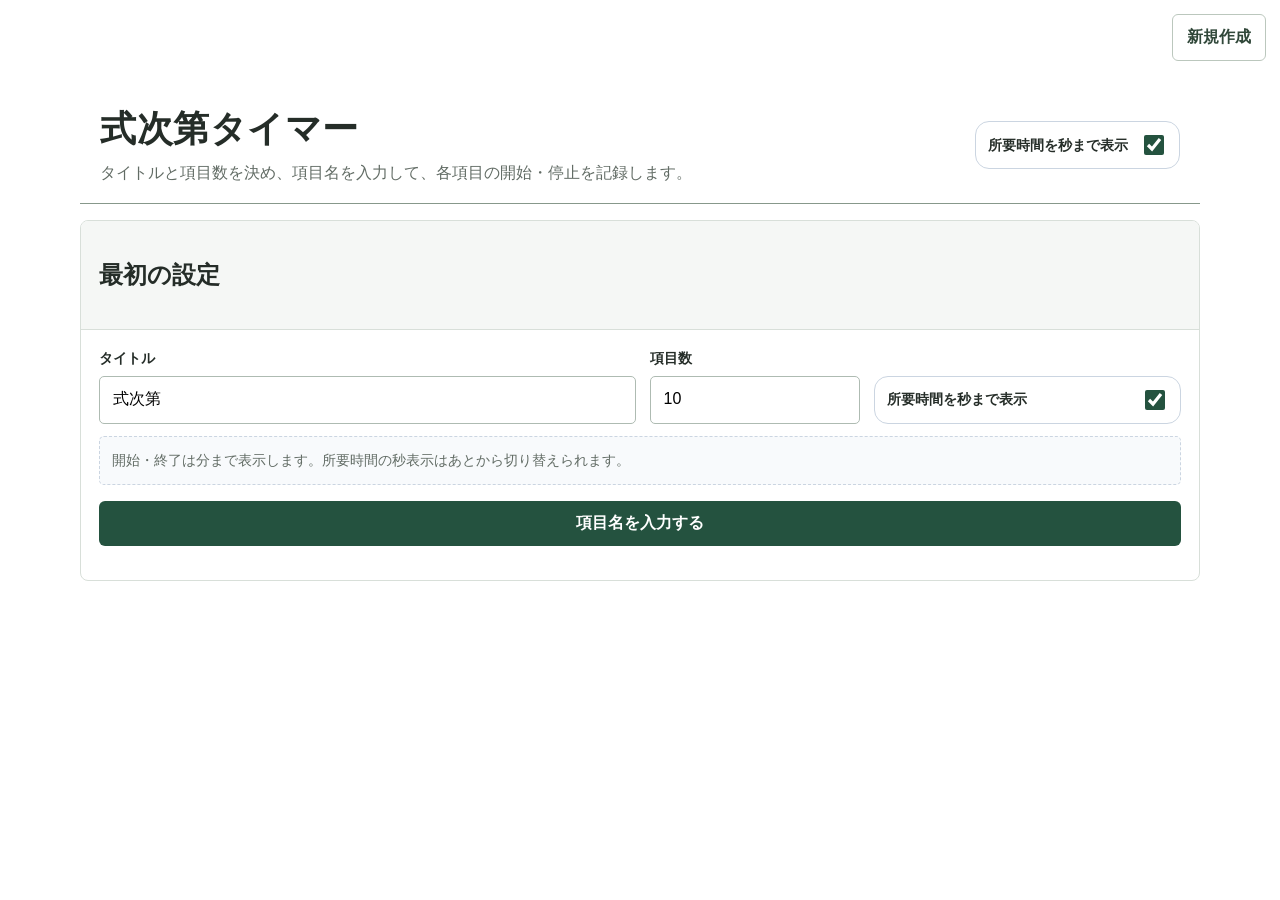
==== commit 25e72711: "Show seconds by default for ceremony durations" ====
--- a/shikijidai-timer/index.html
+++ b/shikijidai-timer/index.html
@@ -1,20 +1,41 @@
 <!doctype html><html lang="ja"><head><meta charset="utf-8"><meta name="viewport" content="width=device-width,initial-scale=1,viewport-fit=cover"><title>式次第タイマー</title><style>
 :root{--bg:#f4f7fb;--card:#fff;--soft:#f8fafc;--text:#172033;--muted:#64748b;--line:#dbe3ef;--blue:#2563eb;--green:#16a34a;--red:#dc2626;--orange:#f59e0b;--shadow:0 14px 36px rgba(15,23,42,.1)}*{box-sizing:border-box}html,body{margin:0;width:100%;max-width:100%;overflow-x:hidden}body{min-height:100vh;font-family:-apple-system,BlinkMacSystemFont,"Segoe UI","Hiragino Sans","Yu Gothic",Meiryo,sans-serif;color:var(--text);background:radial-gradient(circle at top left,rgba(37,99,235,.16),transparent 34%),linear-gradient(#f8fbff,var(--bg))}.app{width:min(1120px,calc(100% - 28px));margin:84px auto 40px}.top{display:grid;grid-template-columns:1fr auto;gap:14px;align-items:center;background:rgba(255,255,255,.9);border:1px solid var(--line);border-radius:22px;padding:20px;box-shadow:var(--shadow)}h1{margin:0;font-size:clamp(1.5rem,3vw,2.2rem)}.note{margin:6px 0 0;color:var(--muted);line-height:1.65}.panel{margin-top:16px;background:var(--card);border:1px solid var(--line);border-radius:22px;box-shadow:var(--shadow);overflow:hidden}.hd{display:flex;justify-content:space-between;align-items:center;gap:10px;padding:16px 18px;background:linear-gradient(#fff,#f8fafc);border-bottom:1px solid var(--line)}.bd{padding:18px}.grid{display:grid;grid-template-columns:1.4fr .55fr .8fr;gap:14px;align-items:end}label{display:block;font-weight:800;color:#334155;margin-bottom:7px}input[type=text],input[type=number]{width:100%;min-height:48px;padding:10px 13px;border:1px solid #cbd5e1;border-radius:14px;font:inherit}.toggle{display:flex;align-items:center;justify-content:space-between;gap:12px;min-height:48px;margin:0;padding:9px 12px;border:1px solid #cbd5e1;border-radius:14px;background:#fff;font-weight:800}.toggle input{width:20px;height:20px;accent-color:var(--blue)}.btn{border:0;border-radius:14px;min-height:46px;padding:10px 14px;font:inherit;font-weight:900;cursor:pointer;color:#fff;background:#64748b;display:inline-flex;align-items:center;justify-content:center;gap:8px;text-decoration:none;white-space:nowrap;touch-action:manipulation}.btn:disabled{opacity:.45;cursor:not-allowed}.blue{background:var(--blue)}.green{background:var(--green)}.red{background:var(--red)}.orange{background:var(--orange);color:#111827}.light{background:#eef2f7;color:#334155;border:1px solid #d8e1ee}.full{width:100%}.new{position:fixed;z-index:40;top:14px;right:14px;box-shadow:0 12px 24px rgba(15,23,42,.16)}.screen{display:none}.screen.on{display:block}.help{margin-top:12px;border:1px dashed #cbd5e1;border-radius:14px;padding:12px;background:#f8fafc;color:var(--muted);line-height:1.7}.names{display:grid;grid-template-columns:repeat(auto-fit,minmax(250px,1fr));gap:12px}.namecard{background:var(--soft);border:1px solid var(--line);border-radius:16px;padding:12px}.namehead{font-weight:900;color:var(--muted);margin-bottom:8px}.timerTop{display:grid;grid-template-columns:1.2fr .8fr;gap:16px;margin-top:16px}.now{min-height:210px;border-radius:22px;padding:22px;color:#fff;background:linear-gradient(135deg,#1d4ed8,#2563eb 45%,#0f766e);box-shadow:var(--shadow)}.badge{display:inline-flex;gap:8px;align-items:center;padding:7px 12px;border-radius:999px;background:rgba(255,255,255,.16);font-weight:900}.dot{width:10px;height:10px;border-radius:50%;background:#cbd5e1}.dot.run{background:#86efac;box-shadow:0 0 0 6px rgba(134,239,172,.2)}.event{margin-top:14px;font-weight:950;font-size:clamp(1.2rem,2.5vw,2rem)}.cur{margin-top:8px;font-weight:950;font-size:clamp(1.6rem,4vw,3.2rem);word-break:break-word}.elapsed{margin-top:14px;font-weight:950;font-variant-numeric:tabular-nums;font-size:clamp(2rem,7vw,4.5rem)}.side{background:#fff;border:1px solid var(--line);border-radius:22px;padding:16px;box-shadow:var(--shadow)}.sideBtns{display:grid;gap:10px;margin-top:12px}.small{color:var(--muted);line-height:1.65}.tableWrap{border:1px solid var(--line);border-radius:18px;background:#fff;overflow:hidden}table{width:100%;border-collapse:separate;border-spacing:0;table-layout:auto}th,td{padding:12px 10px;border-bottom:1px solid var(--line);text-align:left;vertical-align:middle}th{background:#f8fafc;color:#334155}.num{width:58px;text-align:center;font-weight:950;color:#475569}.nm{min-width:180px;font-weight:900;word-break:break-word}.tm{width:100px;font-weight:800;font-variant-numeric:tabular-nums;white-space:nowrap}.dur{width:116px;font-weight:950;font-variant-numeric:tabular-nums;white-space:nowrap}.act{min-width:220px;display:flex;gap:8px;flex-wrap:wrap}.rowbtn{min-height:38px;padding:8px 11px;border-radius:12px;font-size:.92rem}tr.run{background:#eff6ff}tr.done{background:#f0fdf4}.cards{display:none}.itemCard{border:1px solid var(--line);border-radius:18px;padding:14px;background:#fff;box-shadow:0 8px 20px rgba(15,23,42,.06);margin-bottom:12px}.itemHead{display:flex;justify-content:space-between;gap:8px;font-weight:950}.kv{display:grid;grid-template-columns:repeat(3,1fr);gap:8px;margin:12px 0}.kv div{background:#f8fafc;border:1px solid var(--line);border-radius:12px;padding:8px}.kv span{display:block;color:var(--muted);font-size:.78rem;font-weight:800}.kv b{font-variant-numeric:tabular-nums}.cardBtns{display:grid;grid-template-columns:repeat(3,1fr);gap:8px}.foot{display:flex;flex-wrap:wrap;justify-content:flex-end;gap:10px;margin-top:14px}.msg{margin-top:10px;color:var(--muted);line-height:1.6}.modal{position:fixed;inset:0;z-index:50;display:none;align-items:center;justify-content:center;padding:18px;background:rgba(15,23,42,.52)}.modal.on{display:flex}.modalCard{width:min(430px,100%);background:#fff;border-radius:22px;padding:20px;box-shadow:0 24px 70px rgba(15,23,42,.28)}.modalCard h2{margin:0 0 10px}.modalCard p{white-space:pre-line;color:#475569;line-height:1.7}.modalBtns{display:grid;grid-template-columns:1fr 1fr;gap:10px;margin-top:14px}@media(max-width:760px){.app{width:100%;margin:72px 0 24px;padding:0 10px}.new{top:8px;left:10px;right:10px;width:calc(100% - 20px)}.top{grid-template-columns:1fr;padding:16px}.grid,.timerTop{grid-template-columns:1fr}.tableWrap{display:none}.cards{display:block}.cardBtns{grid-template-columns:1fr}.kv{grid-template-columns:1fr 1fr}.btn{width:100%;white-space:normal}.foot{display:grid}.hd{align-items:flex-start;flex-direction:column}.panel{border-radius:18px}}@media print{body{background:#fff}.new,.top,.screen:not(#timer),.side,.foot,.modal{display:none!important}.app{width:100%;margin:0}.panel{box-shadow:none;border:0;margin:0}.hd{border:0;padding:0 0 12px}.bd{padding:0}.timerTop{display:none}.tableWrap{display:block;border:0}.cards{display:none}th,td{border:1px solid #94a3b8;padding:7px}th{background:#e2e8f0}.act{display:none}.screen{display:none}.screen.on{display:block}@page{size:A4;margin:12mm}}
 </style><link rel="stylesheet" href="../classroom.css?v=20260905">
-</head><body data-tool="ceremony"><button id="newBtn" class="btn light new">新規作成</button><main class="app"><header class="top"><div><h1>式次第タイマー</h1><p class="note">タイトルと項目数を決め、項目名を入力して、各項目の開始・停止を記録します。</p></div><label class="toggle">秒表示<input id="sec1" type="checkbox"></label></header>
-<section id="setup" class="screen on panel"><div class="hd"><h2>最初の設定</h2></div><div class="bd"><div class="grid"><div><label for="title">タイトル</label><input id="title" type="text" value="式次第" placeholder="例：卒業証書授与式"></div><div><label for="count">項目数</label><input id="count" type="number" min="1" max="80" value="10"></div><label class="toggle">秒表示<input id="sec2" type="checkbox"></label></div><p class="help">秒表示はあとからでも切り替えできます。内部では常に秒まで記録します。</p><p><button id="makeBtn" class="btn blue full">項目名を入力する</button></p><div id="msg" class="msg"></div></div></section>
+<style>
+/* Keep the main timing control distinct from the supporting actions. */
+body[data-tool="ceremony"] .sideBtns > button.btn {
+  min-height:52px;
+}
+body[data-tool="ceremony"] #nextBtn {
+  width:100%;
+  min-height:104px;
+  margin-bottom:8px;
+  padding:20px 16px;
+  border-radius:10px;
+  font-size:1.5rem;
+  font-weight:800;
+  line-height:1.4;
+  white-space:normal;
+}
+body[data-tool="ceremony"] #nextBtn:hover:enabled {
+  filter:brightness(1.1);
+}
+</style>
+</head><body data-tool="ceremony"><button id="newBtn" class="btn light new">新規作成</button><main class="app"><header class="top"><div><h1>式次第タイマー</h1><p class="note">タイトルと項目数を決め、項目名を入力して、各項目の開始・停止を記録します。</p></div><label class="toggle">所要時間を秒まで表示<input id="sec1" type="checkbox" checked></label></header>
+<section id="setup" class="screen on panel"><div class="hd"><h2>最初の設定</h2></div><div class="bd"><div class="grid"><div><label for="title">タイトル</label><input id="title" type="text" value="式次第" placeholder="例：卒業証書授与式"></div><div><label for="count">項目数</label><input id="count" type="number" min="1" max="80" value="10"></div><label class="toggle">所要時間を秒まで表示<input id="sec2" type="checkbox" checked></label></div><p class="help">開始・終了は分まで表示します。所要時間の秒表示はあとから切り替えられます。</p><p><button id="makeBtn" class="btn blue full">項目名を入力する</button></p><div id="msg" class="msg"></div></div></section>
 <section id="names" class="screen panel"><div class="hd"><h2>項目名の入力</h2><button id="backSetup" class="btn light">設定に戻る</button></div><div class="bd"><div id="namesArea" class="names"></div><div class="foot"><button id="startBtn" class="btn blue">計測画面へ</button></div></div></section>
-<section id="timer" class="screen"><div class="timerTop"><section class="now"><div class="badge"><span id="dot" class="dot"></span><span id="status">待機中</span></div><div id="viewTitle" class="event">式次第</div><div id="curName" class="cur">項目を開始してください</div><div id="curElapsed" class="elapsed">0分</div></section><aside class="side"><label class="toggle">秒表示<input id="sec3" type="checkbox"></label><div class="sideBtns"><button id="nextBtn" class="btn orange">停止して次へ</button><button id="printBtn" class="btn green">印刷ページを開く</button><button id="editBtn" class="btn light">項目名を編集</button></div><p class="small">リセットは項目ごとです。すべて消して最初から作る場合は、上の「新規作成」を使います。</p></aside></div><section class="panel"><div class="hd"><h2 id="tableTitle">式次記録</h2><span class="small" id="saveLabel">自動保存</span></div><div class="bd"><div class="tableWrap"><table><thead><tr><th class="num">No</th><th>項目名</th><th>開始</th><th>終了</th><th>所要時間</th><th class="act">操作</th></tr></thead><tbody id="rows"></tbody></table></div><div id="cards" class="cards"></div><div class="foot"><button id="printBtn2" class="btn green">印刷ページを開く</button></div></div></section></section></main>
+<section id="timer" class="screen"><div class="timerTop"><section class="now"><div class="badge"><span id="dot" class="dot"></span><span id="status">待機中</span></div><div id="viewTitle" class="event">式次第</div><div id="curName" class="cur">項目を開始してください</div><div id="curElapsed" class="elapsed">0分00秒</div></section><aside class="side"><label class="toggle">所要時間を秒まで表示<input id="sec3" type="checkbox" checked></label><div class="sideBtns"><button id="nextBtn" class="btn green">スタート</button><button id="resetAllBtn" class="btn light">時間を一括リセット</button><button id="printBtn" class="btn light">印刷ページを開く</button><button id="editBtn" class="btn light">項目名を編集</button></div><p class="small">「スタート」で最初の項目を開始し、「停止して次へ」で順に進めます。「時間を一括リセット」はタイトル・項目名を残して、すべての計測記録を消します。</p></aside></div><section class="panel"><div class="hd"><h2 id="tableTitle">式次記録</h2><span class="small" id="saveLabel">自動保存</span></div><div class="bd"><div class="tableWrap"><table><thead><tr><th class="num">No</th><th>項目名</th><th>開始</th><th>終了</th><th>所要時間</th><th class="act">操作</th></tr></thead><tbody id="rows"></tbody></table></div><div id="cards" class="cards"></div><div class="foot"><button id="printBtn2" class="btn green">印刷ページを開く</button></div></div></section></section></main>
 <div id="modal" class="modal" aria-hidden="true"><div class="modalCard"><h2 id="mTitle">確認</h2><p id="mText">実行しますか？</p><div class="modalBtns"><button id="mNo" class="btn light">いいえ</button><button id="mOk" class="btn red">OK</button></div></div></div>
 <script>
 const KEY='shikijidai_timer_final_v2';
 const $=id=>document.getElementById(id);let pending=null;
-const els={newBtn:$('newBtn'),setup:$('setup'),names:$('names'),timer:$('timer'),title:$('title'),count:$('count'),sec1:$('sec1'),sec2:$('sec2'),sec3:$('sec3'),makeBtn:$('makeBtn'),msg:$('msg'),namesArea:$('namesArea'),backSetup:$('backSetup'),startBtn:$('startBtn'),viewTitle:$('viewTitle'),curName:$('curName'),curElapsed:$('curElapsed'),dot:$('dot'),status:$('status'),nextBtn:$('nextBtn'),printBtn:$('printBtn'),printBtn2:$('printBtn2'),editBtn:$('editBtn'),tableTitle:$('tableTitle'),rows:$('rows'),cards:$('cards'),saveLabel:$('saveLabel'),modal:$('modal'),mTitle:$('mTitle'),mText:$('mText'),mNo:$('mNo'),mOk:$('mOk')};
-let state={title:'式次第',showSec:false,items:[]};
+const els={newBtn:$('newBtn'),setup:$('setup'),names:$('names'),timer:$('timer'),title:$('title'),count:$('count'),sec1:$('sec1'),sec2:$('sec2'),sec3:$('sec3'),makeBtn:$('makeBtn'),msg:$('msg'),namesArea:$('namesArea'),backSetup:$('backSetup'),startBtn:$('startBtn'),viewTitle:$('viewTitle'),curName:$('curName'),curElapsed:$('curElapsed'),dot:$('dot'),status:$('status'),nextBtn:$('nextBtn'),resetAllBtn:$('resetAllBtn'),printBtn:$('printBtn'),printBtn2:$('printBtn2'),editBtn:$('editBtn'),tableTitle:$('tableTitle'),rows:$('rows'),cards:$('cards'),saveLabel:$('saveLabel'),modal:$('modal'),mTitle:$('mTitle'),mText:$('mText'),mNo:$('mNo'),mOk:$('mOk')};
+function createState(){return {title:'式次第',showSec:true,items:[]};}
+let state=createState();
 const now=()=>Date.now(),pad=n=>String(n).padStart(2,'0'),esc=s=>String(s??'').replace(/[&<>"']/g,c=>({'&':'&amp;','<':'&lt;','>':'&gt;','"':'&quot;',"'":'&#39;'}[c]));
 function show(id){['setup','names','timer'].forEach(x=>els[x].classList.toggle('on',x===id));}
 function msg(t){els.msg.textContent=t||'';}
-function fmtTime(ms){if(!ms)return'-';const d=new Date(ms);return state.showSec?`${pad(d.getHours())}:${pad(d.getMinutes())}:${pad(d.getSeconds())}`:`${pad(d.getHours())}:${pad(d.getMinutes())}`;}
+function fmtTime(ms){if(!ms)return'-';const d=new Date(ms);return `${pad(d.getHours())}:${pad(d.getMinutes())}`;}
 function elapsed(it){return (it.elapsed||0)+(it.running&&it.started?now()-it.started:0)}
 function fmtDur(ms){let s=Math.floor(ms/1000),m=Math.floor(s/60),r=s%60;return state.showSec?`${m}分${pad(r)}秒`:`${m}分`;}
 function syncSec(v){state.showSec=!!v;els.sec1.checked=els.sec2.checked=els.sec3.checked=state.showSec;renderTimer();save();}
@@ -26,17 +47,60 @@
 function rowHtml(it){return `<tr id="r${it.id}" class="${cls(it)}"><td class="num">${it.id}</td><td class="nm">${esc(it.name)}</td><td class="tm" data-start="${it.id}">${fmtTime(it.first)}</td><td class="tm" data-stop="${it.id}">${it.running?'計測中':fmtTime(it.stop)}</td><td class="dur" data-dur="${it.id}">${fmtDur(elapsed(it))}</td><td class="act"><button class="btn green rowbtn" data-a="start" data-id="${it.id}">開始／再開</button><button class="btn red rowbtn" data-a="stop" data-id="${it.id}">停止</button><button class="btn light rowbtn" data-a="reset" data-id="${it.id}">リセット</button></td></tr>`}
 function cardHtml(it){return `<div id="c${it.id}" class="itemCard ${cls(it)}"><div class="itemHead"><span>${it.id}. ${esc(it.name)}</span><span>${it.running?'計測中':it.stop?'完了':'待機'}</span></div><div class="kv"><div><span>開始</span><b data-cstart="${it.id}">${fmtTime(it.first)}</b></div><div><span>終了</span><b data-cstop="${it.id}">${it.running?'計測中':fmtTime(it.stop)}</b></div><div><span>所要</span><b data-cdur="${it.id}">${fmtDur(elapsed(it))}</b></div></div><div class="cardBtns"><button class="btn green rowbtn" data-a="start" data-id="${it.id}">開始／再開</button><button class="btn red rowbtn" data-a="stop" data-id="${it.id}">停止</button><button class="btn light rowbtn" data-a="reset" data-id="${it.id}">リセット</button></div></div>`}
 function updateItem(it){['start','stop','dur'].forEach(k=>{document.querySelectorAll(`[data-${k}="${it.id}"], [data-c${k}="${it.id}"]`).forEach(e=>{e.textContent=k==='start'?fmtTime(it.first):k==='stop'?(it.running?'計測中':fmtTime(it.stop)):fmtDur(elapsed(it))})});const r=$('r'+it.id),c=$('c'+it.id);if(r)r.className=cls(it);if(c)c.className='itemCard '+cls(it)}
-function tick(){const run=state.items.find(i=>i.running);if(run)updateItem(run);if(run){els.dot.classList.add('run');els.status.textContent='計測中';els.curName.textContent=run.name;els.curElapsed.textContent=fmtDur(elapsed(run));let idx=state.items.findIndex(i=>i.id===run.id);els.nextBtn.disabled=idx<0||idx>=state.items.length-1}else{els.dot.classList.remove('run');els.status.textContent='待機中';let last=[...state.items].reverse().find(i=>i.stop);els.curName.textContent=last?'直前：'+last.name:'項目を開始してください';els.curElapsed.textContent=last?fmtDur(elapsed(last)):fmtDur(0);els.nextBtn.disabled=true}}
+function tick(){
+  const run=state.items.find(i=>i.running);
+  els.resetAllBtn.disabled=!state.items.length;
+  els.nextBtn.classList.toggle('green',!run);
+  els.nextBtn.classList.toggle('orange',!!run);
+  if(run){
+    updateItem(run);
+    els.dot.classList.add('run');
+    els.status.textContent='計測中';
+    els.curName.textContent=run.name;
+    els.curElapsed.textContent=fmtDur(elapsed(run));
+    const idx=state.items.findIndex(i=>i.id===run.id);
+    els.nextBtn.textContent=idx===state.items.length-1?'停止して終了':'停止して次へ';
+    els.nextBtn.disabled=false;
+  }else{
+    els.dot.classList.remove('run');
+    const next=state.items.find(i=>!i.first);
+    const complete=state.items.length>0&&!next;
+    els.status.textContent=complete?'計測完了':'待機中';
+    const last=[...state.items].reverse().find(i=>i.stop);
+    els.curName.textContent=last?'直前：'+last.name:'項目を開始してください';
+    els.curElapsed.textContent=last?fmtDur(elapsed(last)):fmtDur(0);
+    els.nextBtn.textContent=complete?'計測完了':'スタート';
+    els.nextBtn.disabled=!next;
+  }
+}
 function startItem(id){const it=state.items.find(i=>i.id===id),run=state.items.find(i=>i.running);if(!it)return;if(run&&run.id!==id){alert(`${run.id}番「${run.name}」が計測中です。先に停止してください。`);return}if(it.running)return;const t=now();if(!it.first)it.first=t;it.started=t;it.running=true;it.stop=null;updateItem(it);tick();save();}
 function stopItem(id){const it=state.items.find(i=>i.id===id);if(!it)return;if(!it.running){alert('先に開始してください。');return}it.elapsed=elapsed(it);it.running=false;it.started=null;it.stop=now();updateItem(it);tick();save();}
 function askReset(id){const it=state.items.find(i=>i.id===id);if(!it)return;confirmBox(`本当にリセットしますか？\n\n${it.id}番「${it.name}」の開始・終了・所要時間を削除します。`,()=>{Object.assign(it,{first:null,stop:null,started:null,elapsed:0,running:false});updateItem(it);tick();save()},'本当にリセットしますか？','OK','いいえ')}
-function stopNext(){const run=state.items.find(i=>i.running);if(!run)return;const idx=state.items.findIndex(i=>i.id===run.id);stopItem(run.id);if(idx>=0&&idx<state.items.length-1)startItem(state.items[idx+1].id)}
-function printPage(){tick();let total=state.items.reduce((s,i)=>s+elapsed(i),0);let rows=state.items.map(i=>`<tr><td>${i.id}</td><td>${esc(i.name)}</td><td>${fmtTime(i.first)}</td><td>${i.running?'計測中':fmtTime(i.stop)}</td><td>${fmtDur(elapsed(i))}</td></tr>`).join('');let html=`<!doctype html><html lang="ja"><head><meta charset="utf-8"><title>${esc(state.title)} 印刷</title><style>body{font-family:-apple-system,BlinkMacSystemFont,"Segoe UI","Hiragino Sans","Yu Gothic",Meiryo,sans-serif;margin:24px;color:#111827}button{background:#2563eb;color:#fff;border:0;border-radius:10px;padding:10px 14px;font-weight:800;cursor:pointer}.back{background:#64748b;margin-right:8px}h1{margin:0 0 8px;font-size:24pt}.meta{color:#475569;margin-bottom:16px;line-height:1.6}table{width:100%;border-collapse:collapse;table-layout:fixed}th,td{border:1px solid #94a3b8;padding:8px;word-break:break-word}th{background:#e2e8f0}.bar{text-align:right;margin-bottom:16px}.sum{margin-top:12px;font-weight:800}@media print{.bar{display:none}body{margin:0}@page{size:A4;margin:12mm}}</style></head><body><div class="bar"><button class="back" onclick="if(window.opener&&!window.opener.closed){window.close()}else{history.back()}">元のページに戻る</button><button onclick="window.print()">印刷／PDF保存</button></div><h1>${esc(state.title||'式次第')}</h1><div class="meta">表示形式：${state.showSec?'秒まで表示':'分まで表示'}</div><table><thead><tr><th>No</th><th>項目名</th><th>開始</th><th>終了</th><th>所要時間</th></tr></thead><tbody>${rows}</tbody></table><div class="sum">合計所要時間：${fmtDur(total)}</div></body></html>`;let w=window.open('','_blank');if(!w){alert('印刷ページを開けませんでした。ポップアップを許可してください。');return}w.document.open();w.document.write(html);w.document.close();}
-function newCreate(){confirmBox('新規作成を行います。\n\n現在のタイトル・項目名・計測結果はすべて削除されます。\n\n最初の設定画面に戻ります。よろしいですか？',()=>{state={title:'式次第',showSec:false,items:[]};localStorage.removeItem(KEY);els.title.value='式次第';els.count.value=10;els.namesArea.innerHTML='';els.rows.innerHTML='';els.cards.innerHTML='';syncSec(false);show('setup');msg('')},'新規作成しますか？','新規作成','いいえ')}
+function askResetAll(){
+  if(!state.items.length)return;
+  confirmBox('すべての項目の開始・終了・所要時間をリセットします。\n\nタイトル・項目名・所要時間の表示設定はそのまま残ります。\n計測中の項目も停止し、最初から計測できる状態に戻ります。',()=>{
+    state.items.forEach(it=>Object.assign(it,{first:null,stop:null,started:null,elapsed:0,running:false}));
+    renderTimer();
+    save();
+    els.nextBtn.focus();
+  },'時間を一括リセットしますか？','リセットする','キャンセル');
+}
+function stopNext(){const run=state.items.find(i=>i.running);if(!run){const next=state.items.find(i=>!i.first);if(next)startItem(next.id);return}const idx=state.items.findIndex(i=>i.id===run.id);stopItem(run.id);if(idx>=0&&idx<state.items.length-1)startItem(state.items[idx+1].id)}
+function printPage(){
+  tick();
+  let total=state.items.reduce((s,i)=>s+elapsed(i),0);
+  let rows=state.items.map(i=>`<tr><td class="printNum">${i.id}</td><td>${esc(i.name)}</td><td class="printTime">${fmtTime(i.first)}</td><td class="printTime">${i.running?'計測中':fmtTime(i.stop)}</td><td class="printDuration">${fmtDur(elapsed(i))}</td><td class="printNote"></td></tr>`).join('');
+  let html=`<!doctype html><html lang="ja"><head><meta charset="utf-8"><title>${esc(state.title)} 印刷</title><style>body{font-family:-apple-system,BlinkMacSystemFont,"Segoe UI","Hiragino Sans","Yu Gothic",Meiryo,sans-serif;margin:24px;color:#111827}button{background:#2563eb;color:#fff;border:0;border-radius:10px;padding:10px 14px;font-weight:800;cursor:pointer}.back{background:#64748b;margin-right:8px}h1{margin:0 0 8px;font-size:24pt}.meta{color:#475569;margin-bottom:16px;line-height:1.6}table{width:100%;border-collapse:collapse;table-layout:fixed}th,td{border:1px solid #94a3b8;padding:8px;word-break:break-word}th{background:#e2e8f0}.printNum{width:9mm;text-align:center}.printTime{width:22mm;text-align:center;white-space:nowrap}.printDuration{width:27mm;text-align:center;white-space:nowrap}.printNote{width:38mm}.bar{text-align:right;margin-bottom:16px}.sum{margin-top:12px;font-weight:800}@media print{.bar{display:none}body{margin:0}@page{size:A4;margin:12mm}}</style></head><body><div class="bar"><button class="back" onclick="if(window.opener&&!window.opener.closed){window.close()}else{history.back()}">元のページに戻る</button><button onclick="window.print()">印刷／PDF保存</button></div><h1>${esc(state.title||'式次第')}</h1><div class="meta">開始・終了は分まで、所要時間は${state.showSec?'秒':'分'}まで表示</div><table><thead><tr><th class="printNum">No</th><th>項目名</th><th class="printTime">開始</th><th class="printTime">終了</th><th class="printDuration">所要時間</th><th class="printNote">備考</th></tr></thead><tbody>${rows}</tbody></table><div class="sum">合計所要時間：${fmtDur(total)}</div></body></html>`;
+  let w=window.open('','_blank');
+  if(!w){alert('印刷ページを開けませんでした。ポップアップを許可してください。');return}
+  w.document.open();
+  w.document.write(html);
+  w.document.close();
+}
+function newCreate(){confirmBox('新規作成を行います。\n\n現在のタイトル・項目名・計測結果はすべて削除されます。\n\n最初の設定画面に戻ります。よろしいですか？',()=>{state=createState();localStorage.removeItem(KEY);els.title.value='式次第';els.count.value=10;els.namesArea.innerHTML='';els.rows.innerHTML='';els.cards.innerHTML='';syncSec(state.showSec);show('setup');msg('')},'新規作成しますか？','新規作成','いいえ')}
 function confirmBox(text,ok,title='確認',okText='OK',noText='いいえ'){pending=ok;els.mTitle.textContent=title;els.mText.textContent=text;els.mOk.textContent=okText;els.mNo.textContent=noText;els.modal.classList.add('on');els.modal.setAttribute('aria-hidden','false');setTimeout(()=>els.mNo.focus(),0)}
 function closeModal(){pending=null;els.modal.classList.remove('on');els.modal.setAttribute('aria-hidden','true')}
 function save(){try{localStorage.setItem(KEY,JSON.stringify(state));els.saveLabel.textContent='自動保存済み'}catch(e){els.saveLabel.textContent='自動保存できませんでした'}}
-function load(){try{let raw=localStorage.getItem(KEY);if(!raw)return false;let s=JSON.parse(raw);if(!s||!Array.isArray(s.items)||!s.items.length)return false;state=s;state.items=state.items.map((i,idx)=>({...i,id:idx+1,running:i.running,started:i.running?now():i.started||null}));els.title.value=state.title||'式次第';els.count.value=state.items.length;renderTimer();show('timer');return true}catch(e){return false}}
-els.makeBtn.onclick=makeInputs;els.backSetup.onclick=()=>show('setup');els.startBtn.onclick=applyNames;els.sec1.onchange=e=>syncSec(e.target.checked);els.sec2.onchange=e=>syncSec(e.target.checked);els.sec3.onchange=e=>syncSec(e.target.checked);els.nextBtn.onclick=stopNext;els.printBtn.onclick=printPage;els.printBtn2.onclick=printPage;els.editBtn.onclick=()=>{renderNames();show('names')};els.newBtn.onclick=newCreate;els.rows.onclick=els.cards.onclick=e=>{let b=e.target.closest('button[data-a]');if(!b)return;let id=Number(b.dataset.id);if(b.dataset.a==='start')startItem(id);if(b.dataset.a==='stop')stopItem(id);if(b.dataset.a==='reset')askReset(id)};els.mNo.onclick=closeModal;els.mOk.onclick=()=>{let f=pending;closeModal();if(f)f()};els.modal.onclick=e=>{if(e.target===els.modal)closeModal()};document.addEventListener('keydown',e=>{if(e.key==='Escape'&&els.modal.classList.contains('on'))closeModal();if((e.ctrlKey||e.metaKey)&&e.key.toLowerCase()==='p'){e.preventDefault();printPage()}});setInterval(tick,500);window.addEventListener('beforeunload',save);if(!load()){show('setup')}
+function load(){try{let raw=localStorage.getItem(KEY);if(!raw)return false;let s=JSON.parse(raw);if(!s||!Array.isArray(s.items)||!s.items.length)return false;state={...createState(),...s};state.items=state.items.map((i,idx)=>({...i,id:idx+1,running:i.running,started:i.running?now():i.started||null}));els.title.value=state.title||'式次第';els.count.value=state.items.length;renderTimer();show('timer');return true}catch(e){return false}}
+els.makeBtn.onclick=makeInputs;els.backSetup.onclick=()=>show('setup');els.startBtn.onclick=applyNames;els.sec1.onchange=e=>syncSec(e.target.checked);els.sec2.onchange=e=>syncSec(e.target.checked);els.sec3.onchange=e=>syncSec(e.target.checked);els.nextBtn.onclick=stopNext;els.resetAllBtn.onclick=askResetAll;els.printBtn.onclick=printPage;els.printBtn2.onclick=printPage;els.editBtn.onclick=()=>{renderNames();show('names')};els.newBtn.onclick=newCreate;els.rows.onclick=els.cards.onclick=e=>{let b=e.target.closest('button[data-a]');if(!b)return;let id=Number(b.dataset.id);if(b.dataset.a==='start')startItem(id);if(b.dataset.a==='stop')stopItem(id);if(b.dataset.a==='reset')askReset(id)};els.mNo.onclick=closeModal;els.mOk.onclick=()=>{let f=pending;closeModal();if(f)f()};els.modal.onclick=e=>{if(e.target===els.modal)closeModal()};document.addEventListener('keydown',e=>{if(e.key==='Escape'&&els.modal.classList.contains('on'))closeModal();if((e.ctrlKey||e.metaKey)&&e.key.toLowerCase()==='p'){e.preventDefault();printPage()}});setInterval(tick,500);window.addEventListener('beforeunload',save);if(!load()){renderTimer();show('setup')}
 </script></body></html>
-
